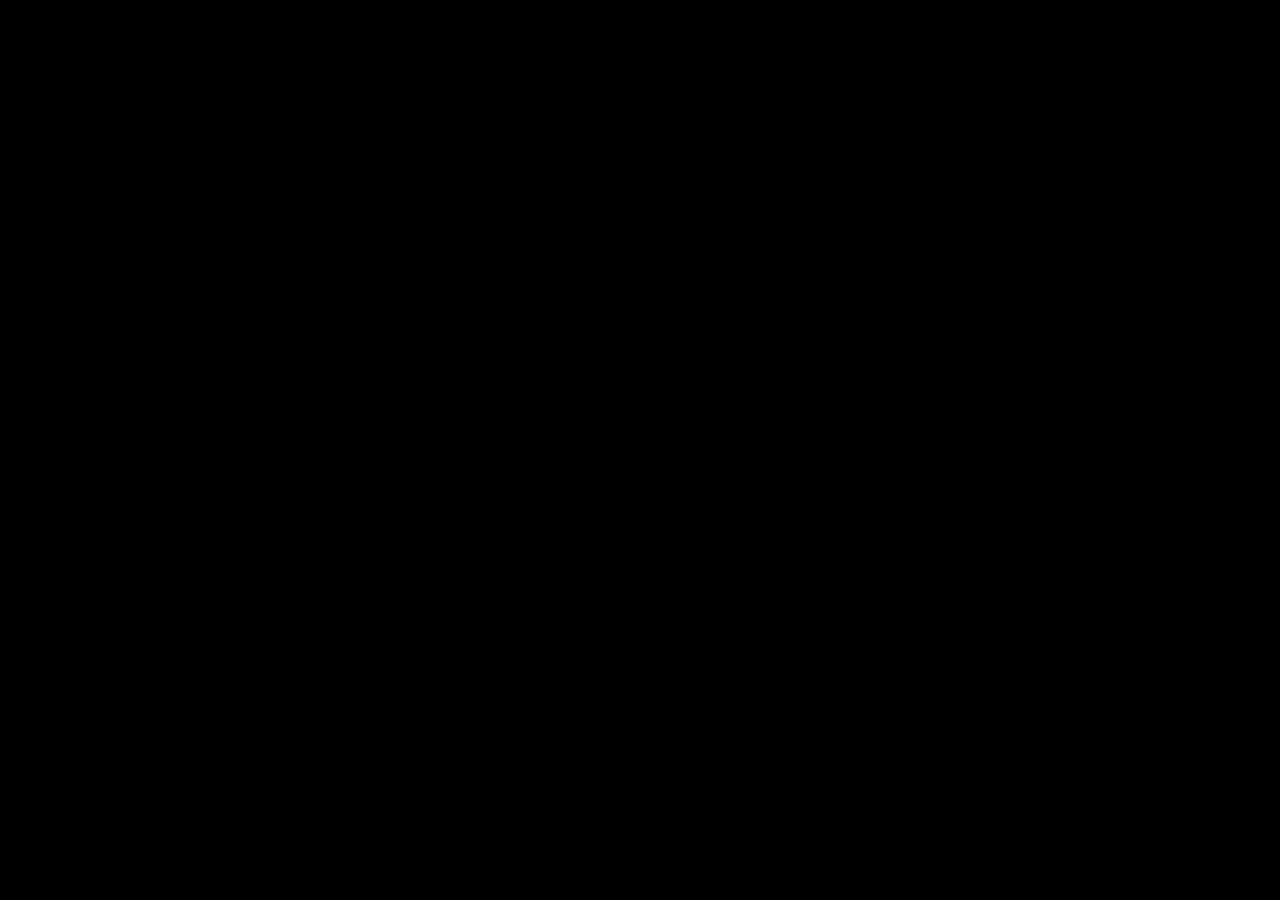
==== dc.html @ 049f8531 "giscus配置" ====
<!DOCTYPE html>
<html lang="zh">
    <head>
        <meta charset="utf-8" />
        <meta name="viewport" content="width=device-width, initial-scale=1.0" />
        <title>评论生产车间</title>
    </head>
    <body style="background-color:black">
      <script src="https://giscus.app/client.js"
          data-repo="sjt-2024/sjt-2024.github.io"
          data-repo-id="R_kgDOMPSrSQ"
          data-mapping="number"
          data-term="1"
          data-reactions-enabled="1"
          data-emit-metadata="0"
          data-input-position="top"
          data-theme="preferred_color_scheme"
          data-lang="zh-CN"
          crossorigin="anonymous"
          async>
      </script>
    </body>
</html>
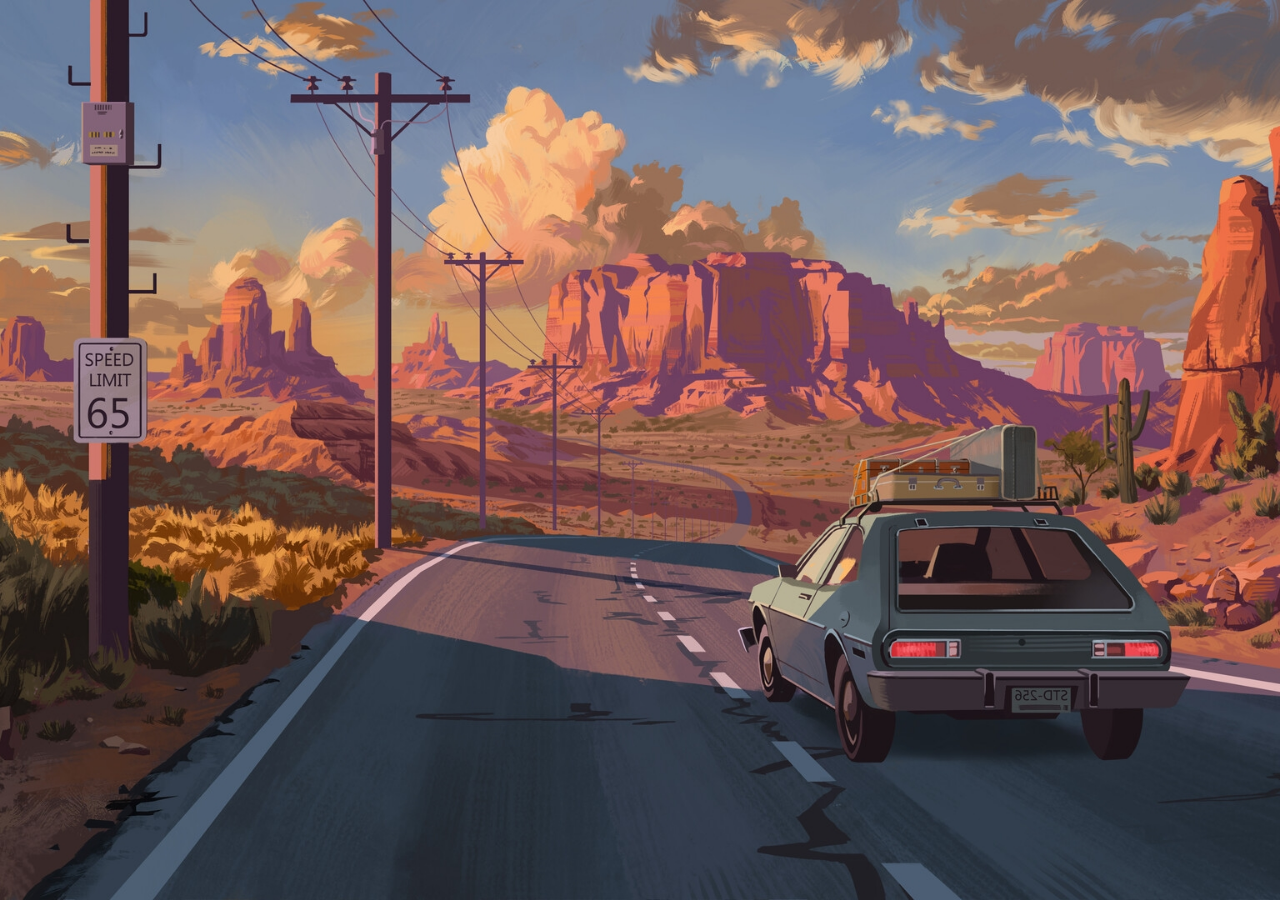
==== commit 1da991d4: "主页重造" ====
--- a/dc.html
+++ b/dc.html
@@ -1,23 +1,36 @@
 <!DOCTYPE html>
-<html lang="zh">
+<html lang="zh-CN">
     <head>
         <meta charset="utf-8" />
         <meta name="viewport" content="width=device-width, initial-scale=1.0" />
         <title>评论生产车间</title>
+        <link rel="icon" href="./assets/favicon.ico" type="image/x-icon"><!--网站logo-->
+        <style>
+            body {
+                /* 星源样式 */
+                padding: 0;
+                margin: 0;
+                background: url(../assets/dc-bg.png) center;
+                background-attachment: fixed;
+                background-size: cover;
+                background-color: #222;
+                scroll-behavior: smooth;
+            }
+        </style>
     </head>
     <body style="background-color:black">
-      <script src="https://giscus.app/client.js"
-          data-repo="sjt-2024/sjt-2024.github.io"
-          data-repo-id="R_kgDOMPSrSQ"
-          data-mapping="number"
-          data-term="1"
-          data-reactions-enabled="1"
-          data-emit-metadata="0"
-          data-input-position="top"
-          data-theme="preferred_color_scheme"
-          data-lang="zh-CN"
-          crossorigin="anonymous"
-          async>
-      </script>
+        <script src="https://giscus.app/client.js"
+            data-repo="sjt-2024/sjt-2024.github.io"
+            data-repo-id="R_kgDOMPSrSQ"
+            data-mapping="number"
+            data-term="1"
+            data-reactions-enabled="1"
+            data-emit-metadata="0"
+            data-input-position="top"
+            data-theme="preferred_color_scheme"
+            data-lang="zh-CN"
+            crossorigin="anonymous"
+            async>
+        </script>
     </body>
 </html>
